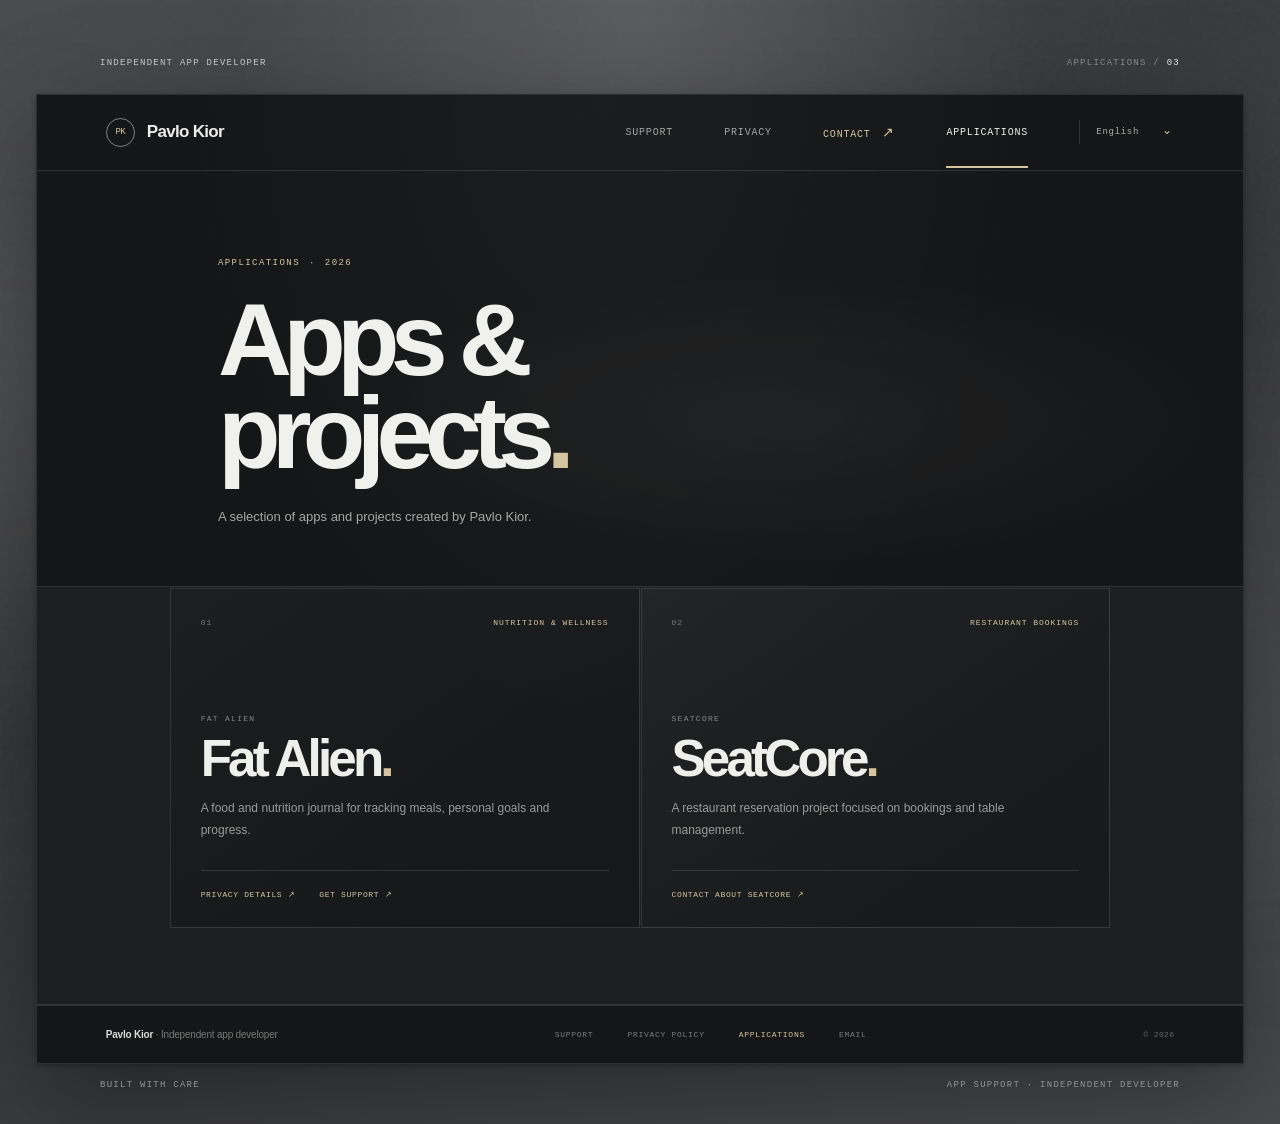
==== apps.html @ 4e9f7fe7 "Add applications page for Fat Alien and SeatCore Add a multilingual Applications tab and page for Fa" ====
<!doctype html>
<html lang="en">
  <head>
    <meta charset="utf-8" />
    <meta name="viewport" content="width=device-width, initial-scale=1" />
    <meta name="theme-color" content="#171819" />
    <meta name="description" content="Apps and projects by Pavlo Kior, including Fat Alien and SeatCore." />
    <title>Applications · Pavlo Kior</title>
    <link rel="stylesheet" href="styles.css" />
  </head>
  <body>
    <div class="ambient ambient-one" aria-hidden="true"></div>
    <div class="ambient ambient-two" aria-hidden="true"></div>
    <div class="site-shell">
      <div class="folio-heading" aria-label="Pavlo Kior applications">
        <span class="folio-kicker" data-i18n="developerLabel">INDEPENDENT APP DEVELOPER</span>
        <p>APPLICATIONS / <span>03</span></p>
      </div>
      <main class="site-frame">
        <header class="topbar">
          <a class="brand" href="index.html" aria-label="Pavlo Kior home"><span class="brand-mark">PK</span><span class="brand-name">Pavlo Kior</span></a>
          <nav class="main-nav" aria-label="Main navigation">
            <a href="index.html" data-i18n="navSupport">Support</a>
            <a href="privacy.html" data-i18n="navPrivacy">Privacy</a>
            <a class="nav-contact" href="mailto:kiorpavlo@gmail.com?subject=App%20support"><span data-i18n="navContact">Contact</span> <span aria-hidden="true">↗</span></a>
            <a class="active" href="apps.html" aria-current="page" data-i18n="navApps">Applications</a>
            <label class="language-select"><span class="sr-only">Language</span><select id="language" aria-label="Language"><option value="en">English</option><option value="ru">Русский</option><option value="uk">Українська</option><option value="lt">Lietuvių</option><option value="pl">Polski</option><option value="de">Deutsch</option><option value="es">Español</option></select></label>
          </nav>
          <button class="menu-toggle" type="button" aria-label="Open navigation" aria-expanded="false"><span></span><span></span></button>
        </header>

        <section class="policy-hero apps-hero" aria-labelledby="page-title">
          <div class="eyebrow"><span data-i18n="appsKicker">APPLICATIONS</span> <span>·</span> <span>2026</span></div>
          <h1 id="page-title" data-i18n-html="appsTitle">Apps &amp;<br />projects<span class="period">.</span></h1>
          <p data-i18n="appsIntro">A selection of apps and projects created by Pavlo Kior.</p>
        </section>

        <section class="apps-grid" aria-label="Applications">
          <article class="app-card">
            <div class="app-card-topline"><span>01</span><span data-i18n="fatAlienCategory">NUTRITION &amp; WELLNESS</span></div>
            <div class="app-card-body">
              <p class="app-card-index">FAT ALIEN</p>
              <h2>Fat Alien<span class="period">.</span></h2>
              <p data-i18n="fatAlienSummary">A food and nutrition journal for tracking meals, personal goals and progress.</p>
            </div>
            <div class="app-card-actions">
              <a href="privacy.html#fat-alien" data-i18n="appsPrivacyLink">Privacy details ↗</a>
              <a href="index.html?app=Fat%20Alien#contact" data-i18n="appsSupportLink">Get support ↗</a>
            </div>
          </article>
          <article class="app-card app-card-accent">
            <div class="app-card-topline"><span>02</span><span data-i18n="seatCoreCategory">RESTAURANT BOOKINGS</span></div>
            <div class="app-card-body">
              <p class="app-card-index">SEATCORE</p>
              <h2>SeatCore<span class="period">.</span></h2>
              <p data-i18n="seatCoreSummary">A restaurant reservation project focused on bookings and table management.</p>
            </div>
            <div class="app-card-actions">
              <a href="index.html?app=SeatCore#contact" data-i18n="seatCoreContact">Contact about SeatCore ↗</a>
            </div>
          </article>
        </section>

        <footer class="footer">
          <a class="footer-brand" href="index.html">Pavlo Kior<span data-i18n="footerAbout"> · Independent app developer</span></a>
          <nav aria-label="Footer navigation">
            <a href="index.html" data-i18n="navSupport">Support</a>
            <a href="privacy.html" data-i18n="footerPrivacy">Privacy Policy</a>
            <a href="apps.html" aria-current="page" data-i18n="navApps">Applications</a>
            <a href="mailto:kiorpavlo@gmail.com" data-i18n="footerEmail">Email</a>
          </nav>
          <span class="copyright">© 2026</span>
        </footer>
      </main>
      <div class="folio-footer"><span data-i18n="builtWithCare">BUILT WITH CARE</span><span data-i18n-html="folioLabel">APP SUPPORT <i>·</i> INDEPENDENT DEVELOPER</span></div>
    </div>
    <script src="locales.js"></script>
    <script src="script.js"></script>
  </body>
</html>
---- styles.css ----
:root {
  color-scheme: dark;
  --backdrop: #454648;
  --frame: #151617;
  --surface: #1b1c1e;
  --surface-2: #202123;
  --line: rgba(238, 238, 234, .13);
  --text: #f0f0ec;
  --muted: #a2a2a0;
  --soft: #747574;
  --accent: #d5c6a0;
  --mono: "DM Mono", ui-monospace, SFMono-Regular, Menlo, monospace;
  --sans: "Manrope", -apple-system, BlinkMacSystemFont, "Segoe UI", sans-serif;
}

* { box-sizing: border-box; }
html { scroll-behavior: smooth; }
body {
  margin: 0;
  color: var(--text);
  background:
    radial-gradient(ellipse at 50% 0%, rgba(255,255,255,.14), transparent 45%),
    radial-gradient(ellipse at 5% 68%, rgba(0,0,0,.14), transparent 34%),
    linear-gradient(135deg, #4a4b4d, #393a3c 50%, #494a4c);
  font-family: var(--sans);
  -webkit-font-smoothing: antialiased;
}
body::before {
  content: "";
  position: fixed;
  inset: 0;
  z-index: -1;
  pointer-events: none;
  opacity: .14;
  background-image: url("data:image/svg+xml,%3Csvg viewBox='0 0 180 180' xmlns='http://www.w3.org/2000/svg'%3E%3Cfilter id='n'%3E%3CfeTurbulence type='fractalNoise' baseFrequency='.92' numOctaves='3' stitchTiles='stitch'/%3E%3C/filter%3E%3Crect width='100%25' height='100%25' filter='url(%23n)' opacity='.16'/%3E%3C/svg%3E");
}
a { color: inherit; }
.ambient { position: fixed; width: 36vw; height: 36vw; border-radius: 50%; filter: blur(90px); pointer-events: none; opacity: .08; z-index: -1; }
.ambient-one { background: #bebfc0; top: 18%; left: -18%; }
.ambient-two { background: #8e9094; right: -15%; bottom: 0; }
.site-shell { width: min(1300px, calc(100% - 72px)); margin: 0 auto; padding: 58px 0 34px; }
.folio-heading, .folio-footer { display: flex; justify-content: space-between; align-items: center; color: #cececc; font: 9px/1.3 var(--mono); letter-spacing: .14em; text-transform: uppercase; }
.folio-heading { margin: 0 5.3% 24px; }
.folio-heading p { margin: 0; color: #8c8d8d; }
.folio-heading p span { color: var(--text); }
.folio-footer { margin: 16px 5.3% 0; color: #b7b7b5; }
.folio-footer i { color: var(--accent); font-style: normal; }
.site-frame { position: relative; background: var(--frame); border: 1px solid rgba(255,255,255,.1); box-shadow: 0 32px 100px rgba(0,0,0,.34), 0 2px 6px rgba(0,0,0,.26); overflow: hidden; }
.site-frame::before { content: ""; position: absolute; inset: 0; pointer-events: none; opacity: .23; background: radial-gradient(ellipse at 47% 0%, rgba(255,255,255,.13), transparent 48%); }
.topbar { position: relative; z-index: 3; min-height: 76px; display: flex; align-items: center; justify-content: space-between; padding: 0 5.7%; border-bottom: 1px solid var(--line); }
.brand { display: inline-flex; align-items: center; gap: 12px; text-decoration: none; font-weight: 800; letter-spacing: -.04em; font-size: 17px; }
.brand-mark { display: grid; place-items: center; width: 29px; height: 29px; border: 1px solid rgba(255,255,255,.45); border-radius: 50%; color: var(--accent); font: 9px var(--mono); letter-spacing: -.08em; }
.brand-name { color: #ececea; }
.main-nav { display: flex; align-items: center; gap: clamp(22px, 4vw, 58px); font: 10px var(--mono); text-transform: uppercase; letter-spacing: .08em; color: #a5a5a4; }
.main-nav a, .footer nav a { text-decoration: none; transition: color .2s ease; }
.main-nav a:hover, .footer nav a:hover { color: #fff; }
.main-nav .active { color: var(--text); position: relative; }
.main-nav .active::after { content: ""; position: absolute; left: 0; right: 0; bottom: -30px; height: 2px; background: var(--accent); }
.main-nav .nav-contact { color: var(--accent); }
.nav-contact > span:last-child { font-size: 14px; margin-left: 5px; }
.language-select { position: relative; padding-left: 16px; border-left: 1px solid var(--line); color: #adada9; }
.language-select select { appearance: none; padding: 7px 16px 7px 0; border: 0; outline: 0; background: transparent; color: inherit; cursor: pointer; font: 9px var(--mono); letter-spacing: .08em; }
.language-select::after { content: "⌄"; position: absolute; right: 1px; top: 3px; color: var(--accent); pointer-events: none; font: 12px var(--sans); }
.language-select option { color: #eee; background: #202123; }
.sr-only { position: absolute; width: 1px; height: 1px; padding: 0; margin: -1px; overflow: hidden; clip: rect(0, 0, 0, 0); white-space: nowrap; border: 0; }
.menu-toggle { display: none; }
.hero { min-height: 510px; position: relative; padding: 84px 12% 70px 16%; display: flex; align-items: center; border-bottom: 1px solid var(--line); background: radial-gradient(ellipse at 53% 58%, rgba(255,255,255,.075), transparent 36%); }
.hero::after { content: ""; position: absolute; width: 34%; height: 82%; left: 29%; bottom: 0; opacity: .17; pointer-events: none; background: linear-gradient(120deg, transparent, rgba(255,255,255,.08), transparent); clip-path: polygon(50% 0, 70% 11%, 73% 35%, 92% 53%, 100% 100%, 0 100%, 14% 62%, 33% 48%, 37% 16%); }
.hero-aside { position: absolute; left: 5.7%; top: 106px; display: flex; flex-direction: column; gap: 15px; color: var(--muted); }
.eyebrow { display: inline-flex; gap: 9px; align-items: center; font: 9px/1.5 var(--mono); letter-spacing: .16em; color: #aaa9a6; text-transform: uppercase; }
.eyebrow span { color: var(--accent); }
.aside-rule { width: 104px; height: 1px; background: linear-gradient(90deg, var(--accent), var(--line)); }
.aside-note { color: #818280; font: 9px/1.65 var(--mono); letter-spacing: .03em; }
.hero-content { position: relative; z-index: 1; width: min(720px, 100%); margin-left: auto; }
.hero-overline { margin: 0 0 21px 8px; }
h1, h2, p { margin-top: 0; }
.hero h1, .policy-hero h1 { margin: 0; font-size: clamp(68px, 9.8vw, 138px); line-height: .91; letter-spacing: -.085em; font-weight: 700; }
.period { color: var(--accent); }
.hero-bottom { display: flex; align-items: flex-end; justify-content: space-between; gap: 38px; margin: 32px 0 0 9px; }
.hero-copy { max-width: 370px; margin: 0; color: #a7a7a4; font-size: 13px; line-height: 1.85; }
.round-link { width: 71px; height: 71px; flex: 0 0 auto; display: flex; flex-direction: column; align-items: center; justify-content: center; border: 1px solid rgba(213,198,160,.65); border-radius: 50%; color: var(--accent); text-align: center; text-decoration: none; font: 7px/1.4 var(--mono); letter-spacing: .09em; transition: .25s ease; }
.round-link b { font: 13px var(--sans); margin-top: 2px; }
.round-link:hover { background: var(--accent); color: var(--frame); transform: rotate(-10deg); }
.hero-index { position: absolute; right: 5.7%; bottom: 36px; color: #777877; font: 9px var(--mono); letter-spacing: .15em; }
.hero-index span { margin: 0 8px; color: var(--accent); }
.support-details { display: grid; grid-template-columns: 1fr 1fr 1fr; border-bottom: 1px solid var(--line); }
.detail-card, .reply-card { min-height: 214px; padding: 28px 9%; border-right: 1px solid var(--line); position: relative; }
.detail-card:nth-child(2) { background: rgba(255,255,255,.024); }
.card-topline { display: flex; align-items: center; justify-content: space-between; margin-bottom: 28px; color: #777875; font: 9px var(--mono); letter-spacing: .14em; }
.mini-dot { width: 5px; height: 5px; border-radius: 50%; background: var(--accent); box-shadow: 0 0 12px rgba(213,198,160,.55); }
.detail-card h2 { max-width: 260px; margin-bottom: 12px; color: #efefeb; font-size: clamp(17px, 1.8vw, 23px); line-height: 1.15; letter-spacing: -.055em; }
.detail-card p { max-width: 280px; margin-bottom: 0; color: #9a9b98; font-size: 11px; line-height: 1.75; }
.card-index { position: absolute; bottom: 24px; right: 9%; color: #636462; font: 7px var(--mono); letter-spacing: .15em; }
.reply-card { border-right: 0; background: #212224; display: flex; flex-direction: column; justify-content: center; padding-left: 11%; }
.reply-card p { max-width: 240px; margin: 16px 0 22px; font-size: 18px; line-height: 1.3; letter-spacing: -.055em; }
.reply-card > a { width: fit-content; color: var(--accent); font: 10px var(--mono); text-decoration: none; }
.reply-card > a span { font-size: 14px; margin-left: 4px; }
.contact-section { display: grid; grid-template-columns: 1fr 1fr; gap: 8%; padding: 88px 12% 94px; background: linear-gradient(120deg, rgba(255,255,255,.022), transparent 60%); }
.contact-intro { position: relative; align-self: center; padding: 8px 0 32px; }
.contact-intro h2 { margin: 23px 0 20px; font-size: clamp(42px, 5.3vw, 72px); line-height: .97; letter-spacing: -.075em; }
.contact-intro > p { max-width: 325px; color: #9e9e9c; font-size: 12px; line-height: 1.85; }
.contact-stamp { position: absolute; left: 0; bottom: -13px; display: flex; align-items: center; gap: 12px; color: #696a68; font: 7px/1.5 var(--mono); letter-spacing: .08em; }
.contact-stamp b { display: grid; place-items: center; width: 29px; height: 29px; border: 1px solid #646462; border-radius: 50%; color: var(--accent); font: 8px var(--mono); }
.contact-form { padding: 27px 30px 26px; border: 1px solid rgba(255,255,255,.09); background: linear-gradient(140deg, #212224, #1a1b1c); box-shadow: 0 20px 45px rgba(0,0,0,.19); }
.form-heading { display: flex; justify-content: space-between; align-items: center; margin-bottom: 26px; }
.form-number { color: #777876; font: 8px var(--mono); letter-spacing: .08em; }
.contact-form label { display: flex; justify-content: space-between; margin: 19px 0 8px; color: #bbbcb8; font: 9px var(--mono); letter-spacing: .04em; }
.contact-form label span { color: #656663; font-size: 7px; letter-spacing: .1em; }
.contact-form input, .contact-form select, .contact-form textarea { display: block; width: 100%; padding: 0 0 10px; border: 0; border-bottom: 1px solid rgba(255,255,255,.16); border-radius: 0; outline: none; background: transparent; color: var(--text); font: 11px var(--sans); resize: vertical; }
.contact-form input:focus, .contact-form select:focus, .contact-form textarea:focus { border-color: var(--accent); }
.contact-form input::placeholder, .contact-form textarea::placeholder { color: #6d6e6c; }
.contact-form select { appearance: none; background-image: linear-gradient(45deg, transparent 50%, #969792 50%), linear-gradient(135deg, #969792 50%, transparent 50%); background-position: calc(100% - 5px) 4px, 100% 4px; background-size: 5px 5px, 5px 5px; background-repeat: no-repeat; }
.contact-form select option { background: #202123; color: var(--text); }
.send-button { width: 100%; display: flex; justify-content: space-between; align-items: center; margin-top: 25px; padding: 14px 16px; border: 0; background: var(--accent); color: #191a1b; cursor: pointer; font: 9px var(--mono); letter-spacing: .12em; transition: background .2s ease, transform .2s ease; }
.send-button span { font: 15px var(--sans); }
.send-button:hover { background: #e5d7b2; transform: translateY(-2px); }
.form-note { margin: 12px 0 0; color: #777875; font-size: 9px; line-height: 1.6; }
.form-error { min-height: 12px; margin: 5px 0 0; color: #e4a99b; font-size: 10px; }
.footer { position: relative; z-index: 1; display: flex; align-items: center; justify-content: space-between; gap: 20px; padding: 23px 5.7%; border-top: 1px solid var(--line); color: #7c7d7b; font: 8px var(--mono); letter-spacing: .04em; }
.footer-brand { color: #dadad6; text-decoration: none; font: 600 10px var(--sans); letter-spacing: -.02em; }
.footer-brand span { color: #777876; font-weight: 400; }
.footer nav { display: flex; gap: clamp(13px, 2.8vw, 34px); text-transform: uppercase; letter-spacing: .09em; }
.footer nav a[aria-current="page"] { color: var(--accent); }
.copyright { color: #656663; }

/* Privacy page */
.policy-hero { position: relative; padding: 80px 15% 57px; border-bottom: 1px solid var(--line); }
.policy-hero h1 { margin: 23px 0 25px; font-size: clamp(60px, 8vw, 104px); }
.policy-hero > p { max-width: 680px; margin: 0; color: #a7a7a4; font-size: 13px; line-height: 1.85; }
.policy-contact { display: inline-flex; gap: 18px; margin-top: 31px; color: #828380; text-decoration: none; font: 8px var(--mono); letter-spacing: .09em; }
.policy-contact span { color: var(--accent); }
.policy-layout { display: grid; grid-template-columns: 230px minmax(0,1fr); gap: 8%; padding: 58px 11% 83px; }
.policy-index { position: sticky; top: 24px; align-self: start; display: flex; flex-direction: column; gap: 0; border-top: 1px solid var(--line); }
.policy-index .eyebrow { margin: 0 0 14px; padding-top: 17px; }
.policy-index a { display: flex; gap: 13px; padding: 10px 0; color: #777875; text-decoration: none; font: 8px var(--mono); transition: color .2s; }
.policy-index a span { color: #b0b0ad; font: 9px var(--sans); }
.policy-index a:hover { color: var(--accent); }
.policy-index a:hover span { color: #fff; }
.policy-content { min-width: 0; }
.policy-block { display: grid; grid-template-columns: 34px 1fr; gap: 17px; padding: 0 0 34px; margin: 0 0 32px; border-bottom: 1px solid var(--line); scroll-margin-top: 24px; }
.policy-block:last-child { margin-bottom: 0; border-bottom: 0; }
.policy-number { padding-top: 7px; color: var(--accent); font: 8px var(--mono); letter-spacing: .08em; }
.policy-block h2 { margin: 0 0 14px; font-size: 20px; line-height: 1.2; letter-spacing: -.055em; }
.policy-block p { margin: 0 0 13px; color: #a1a29f; font-size: 11px; line-height: 1.9; }
.policy-block p:last-child { margin-bottom: 0; }
.policy-block a { color: #e0d2ad; text-decoration-color: rgba(224,210,173,.4); text-underline-offset: 3px; }
.provider-links { display: grid; grid-template-columns: 1fr 1fr; gap: 9px 20px; list-style: none; padding: 0; margin: 0; }
.provider-links a { color: #ddd; font-size: 10px; }

/* Applications page */
.apps-hero { background: radial-gradient(ellipse at 62% 60%, rgba(255,255,255,.045), transparent 42%); }
.apps-hero h1 { max-width: 720px; }
.apps-grid { display: grid; grid-template-columns: repeat(2, minmax(0, 1fr)); gap: 1px; padding: 1px 11% 76px; border-bottom: 1px solid var(--line); background: rgba(255,255,255,.035); }
.app-card { display: flex; min-height: 340px; flex-direction: column; padding: 29px 30px 26px; border: 1px solid var(--line); background: linear-gradient(145deg, #1d1e20, #171819 75%); }
.app-card-accent { background: linear-gradient(145deg, #222324, #191a1b 75%); }
.app-card-topline { display: flex; justify-content: space-between; gap: 12px; color: #777875; font: 8px var(--mono); letter-spacing: .12em; }
.app-card-topline span:last-child { color: var(--accent); text-align: right; }
.app-card-body { margin: auto 0 28px; padding-top: 52px; }
.app-card-index { margin: 0 0 11px; color: #858683; font: 8px var(--mono); letter-spacing: .16em; }
.app-card h2 { margin: 0 0 14px; color: #efefeb; font-size: clamp(34px, 4vw, 54px); line-height: .98; letter-spacing: -.075em; }
.app-card-body > p:last-child { max-width: 380px; margin: 0; color: #9a9b98; font-size: 12px; line-height: 1.8; }
.app-card-actions { display: flex; flex-wrap: wrap; gap: 13px 24px; padding-top: 18px; border-top: 1px solid var(--line); }
.app-card-actions a { color: var(--accent); text-decoration: none; font: 8px/1.5 var(--mono); letter-spacing: .08em; text-transform: uppercase; }
.app-card-actions a:hover { color: #fff; }

@media (max-width: 800px) {
  .site-shell { width: min(100% - 30px, 680px); padding-top: 26px; }
  .folio-heading, .folio-footer { margin-left: 8px; margin-right: 8px; font-size: 7px; }
  .topbar { min-height: 66px; padding: 0 22px; }
  .main-nav { gap: 18px; font-size: 9px; }
  .language-select { padding-left: 10px; }
  .main-nav .active::after { bottom: -26px; }
  .hero { min-height: 430px; padding: 90px 9% 65px; }
  .hero-aside { display: none; }
  .hero-content { margin-left: 0; }
  .hero h1 { font-size: clamp(64px, 15vw, 104px); }
  .hero-bottom { margin-left: 0; }
  .hero-copy { max-width: 340px; font-size: 12px; }
  .support-details { grid-template-columns: 1fr 1fr; }
  .detail-card, .reply-card { min-height: 195px; padding: 25px 8%; }
  .detail-card:nth-child(2) { border-right: 0; }
  .reply-card { grid-column: 1 / -1; min-height: 150px; border-top: 1px solid var(--line); }
  .contact-section { gap: 30px; padding: 66px 8%; }
  .contact-form { padding: 23px; }
  .footer { padding: 20px 22px; flex-wrap: wrap; }
  .footer-brand { width: calc(100% - 65px); }
  .footer nav { order: 3; width: 100%; }
  .copyright { margin-left: auto; }
  .policy-hero { padding: 68px 9% 45px; }
  .policy-layout { grid-template-columns: 1fr; gap: 35px; padding: 40px 9% 64px; }
  .policy-index { position: static; display: grid; grid-template-columns: repeat(2, 1fr); column-gap: 15px; }
  .policy-index .eyebrow { grid-column: 1/-1; }
  .apps-grid { padding: 1px 9% 58px; }
  .app-card { min-height: 300px; padding: 26px 24px 23px; }
}
@media (max-width: 540px) {
  .site-shell { width: calc(100% - 20px); padding-top: 16px; }
  .folio-heading { margin-bottom: 13px; }
  .topbar { padding: 0 18px; }
  .brand { font-size: 15px; }
  .brand-mark { width: 26px; height: 26px; }
  .menu-toggle { display: flex; width: 34px; height: 34px; flex-direction: column; align-items: flex-end; justify-content: center; gap: 6px; padding: 5px; border: 0; background: transparent; }
  .menu-toggle span { display: block; width: 21px; height: 1px; background: #e9e9e5; transition: .2s; }
  .menu-toggle span:last-child { width: 14px; }
  .menu-toggle[aria-expanded="true"] span:first-child { transform: translateY(3.5px) rotate(45deg); }
  .menu-toggle[aria-expanded="true"] span:last-child { width: 21px; transform: translateY(-3.5px) rotate(-45deg); }
  .main-nav { display: none; position: absolute; top: 65px; left: 0; right: 0; padding: 20px; flex-direction: column; align-items: flex-start; gap: 19px; border-bottom: 1px solid var(--line); background: #171819; }
  .main-nav.is-open { display: flex; }
  .main-nav .active::after { display: none; }
  .language-select { padding: 0; border-left: 0; }
  .hero { min-height: 390px; padding: 67px 8% 56px; }
  .hero-overline { margin-left: 2px; font-size: 8px; }
  .hero h1 { font-size: clamp(60px, 17.2vw, 86px); }
  .hero-bottom { align-items: center; gap: 15px; margin-top: 26px; }
  .hero-copy { max-width: 280px; font-size: 11px; }
  .round-link { width: 58px; height: 58px; font-size: 6px; }
  .hero-index { right: 7%; bottom: 20px; }
  .support-details { grid-template-columns: 1fr; }
  .detail-card, .reply-card { min-height: 170px; padding: 22px 8%; border-right: 0; }
  .detail-card + .detail-card { border-top: 1px solid var(--line); }
  .reply-card { min-height: 154px; }
  .card-topline { margin-bottom: 17px; }
  .detail-card h2 { margin-bottom: 9px; }
  .contact-section { grid-template-columns: 1fr; gap: 38px; padding: 52px 8% 58px; }
  .contact-intro { padding-bottom: 24px; }
  .contact-stamp { bottom: -9px; }
  .contact-form { padding: 22px 19px; }
  .footer { gap: 14px; padding: 18px; }
  .footer-brand span { display: block; margin-top: 4px; }
  .footer nav { gap: 17px; font-size: 7px; }
  .folio-footer { margin-top: 12px; }
  .policy-hero { padding: 52px 8% 38px; }
  .policy-hero .eyebrow { font-size: 7px; }
  .policy-hero h1 { font-size: clamp(34px, 14vw, 68px); }
  .policy-hero > p { font-size: 11px; }
  .policy-layout { padding: 32px 8% 49px; }
  .policy-index { grid-template-columns: 1fr 1fr; gap: 0 10px; }
  .policy-index a { gap: 7px; font-size: 7px; }
  .policy-index a span { font-size: 8px; }
  .policy-block { grid-template-columns: 23px 1fr; gap: 10px; padding-bottom: 26px; margin-bottom: 25px; }
  .policy-block h2 { font-size: 17px; }
  .policy-block p { font-size: 10px; line-height: 1.8; }
  .provider-links { grid-template-columns: 1fr; }
  .apps-grid { grid-template-columns: 1fr; padding: 1px 8% 40px; }
  .app-card { min-height: 270px; padding: 24px 21px 21px; }
  .app-card-body { padding-top: 40px; }
  .app-card h2 { font-size: 40px; }
  .app-card-actions { flex-direction: column; gap: 11px; }
}

@media (prefers-reduced-motion: reduce) {
  *, *::before, *::after { scroll-behavior: auto !important; transition-duration: .01ms !important; animation-duration: .01ms !important; }
}
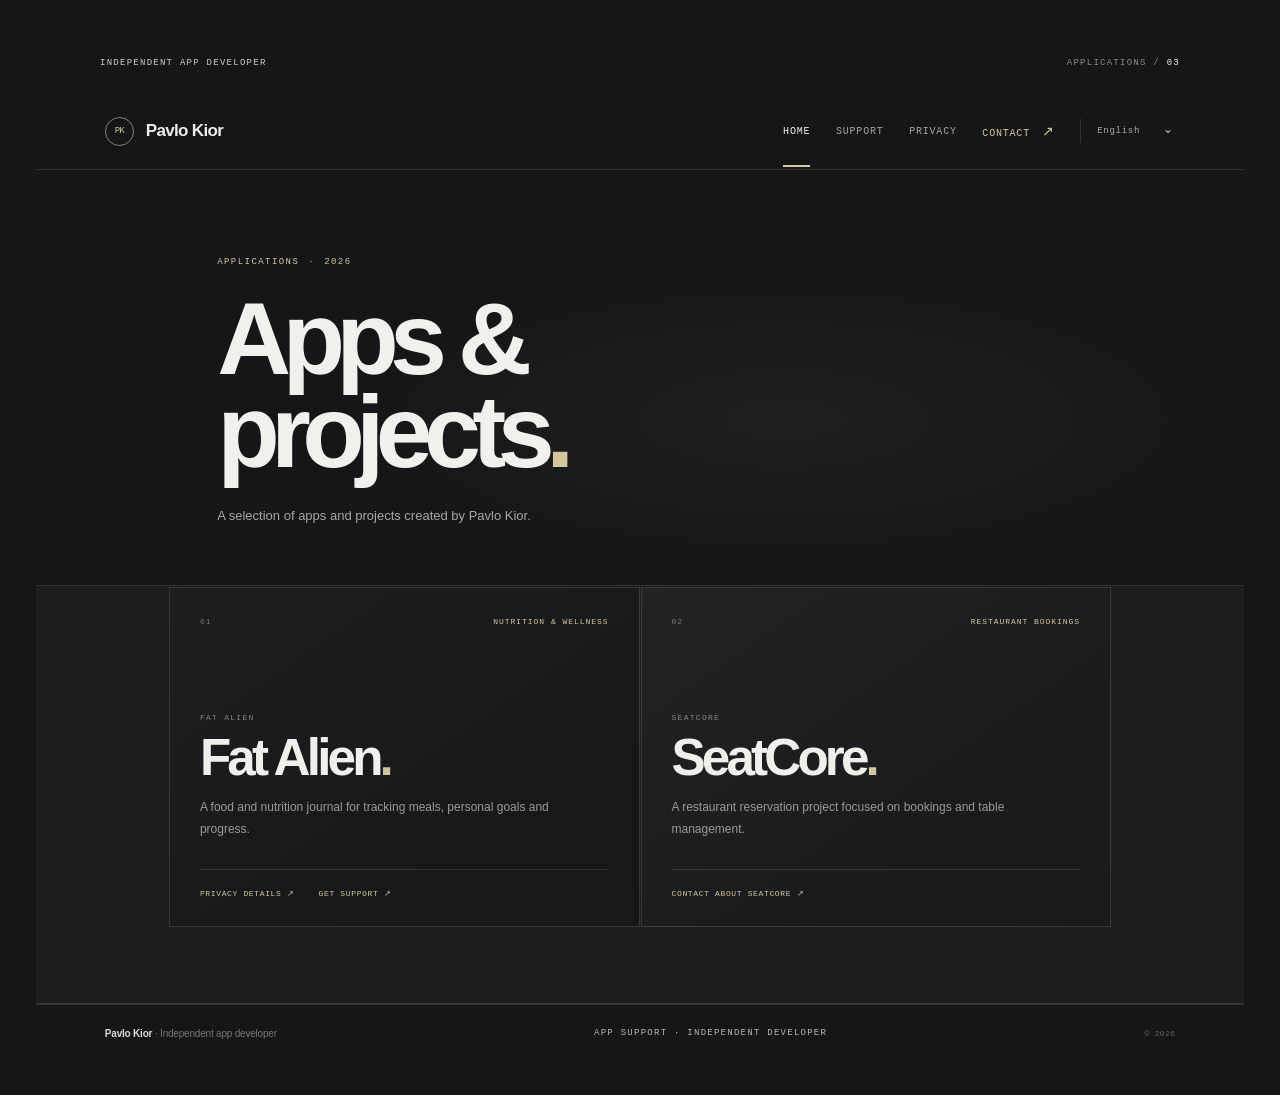
==== commit ff1d4602: "Update site styling and navigation" ====
--- a/apps.html
+++ b/apps.html
@@ -4,9 +4,10 @@
     <meta charset="utf-8" />
     <meta name="viewport" content="width=device-width, initial-scale=1" />
     <meta name="theme-color" content="#171819" />
+    <link rel="icon" type="image/svg+xml" href="favicon.svg?v=20261103-1" />
     <meta name="description" content="Apps and projects by Pavlo Kior, including Fat Alien and SeatCore." />
     <title>Applications · Pavlo Kior</title>
-    <link rel="stylesheet" href="styles.css" />
+    <link rel="stylesheet" href="styles.css?v=20261105-clean-nav" />
   </head>
   <body>
     <div class="ambient ambient-one" aria-hidden="true"></div>
@@ -20,10 +21,10 @@
         <header class="topbar">
           <a class="brand" href="index.html" aria-label="Pavlo Kior home"><span class="brand-mark">PK</span><span class="brand-name">Pavlo Kior</span></a>
           <nav class="main-nav" aria-label="Main navigation">
+            <a class="active" href="apps.html" aria-current="page" data-i18n="navApps">Home</a>
             <a href="index.html" data-i18n="navSupport">Support</a>
             <a href="privacy.html" data-i18n="navPrivacy">Privacy</a>
-            <a class="nav-contact" href="mailto:kiorpavlo@gmail.com?subject=App%20support"><span data-i18n="navContact">Contact</span> <span aria-hidden="true">↗</span></a>
-            <a class="active" href="apps.html" aria-current="page" data-i18n="navApps">Applications</a>
+            <a class="nav-contact" href="index.html#contact"><span data-i18n="navContact">Contact</span> <span aria-hidden="true">↗</span></a>
             <label class="language-select"><span class="sr-only">Language</span><select id="language" aria-label="Language"><option value="en">English</option><option value="ru">Русский</option><option value="uk">Українська</option><option value="lt">Lietuvių</option><option value="pl">Polski</option><option value="de">Deutsch</option><option value="es">Español</option></select></label>
           </nav>
           <button class="menu-toggle" type="button" aria-label="Open navigation" aria-expanded="false"><span></span><span></span></button>
@@ -63,18 +64,12 @@
 
         <footer class="footer">
           <a class="footer-brand" href="index.html">Pavlo Kior<span data-i18n="footerAbout"> · Independent app developer</span></a>
-          <nav aria-label="Footer navigation">
-            <a href="index.html" data-i18n="navSupport">Support</a>
-            <a href="privacy.html" data-i18n="footerPrivacy">Privacy Policy</a>
-            <a href="apps.html" aria-current="page" data-i18n="navApps">Applications</a>
-            <a href="mailto:kiorpavlo@gmail.com" data-i18n="footerEmail">Email</a>
-          </nav>
+          <span class="footer-folio" data-i18n-html="folioLabel">APP SUPPORT <i>·</i> INDEPENDENT DEVELOPER</span>
           <span class="copyright">© 2026</span>
         </footer>
       </main>
-      <div class="folio-footer"><span data-i18n="builtWithCare">BUILT WITH CARE</span><span data-i18n-html="folioLabel">APP SUPPORT <i>·</i> INDEPENDENT DEVELOPER</span></div>
     </div>
-    <script src="locales.js"></script>
-    <script src="script.js"></script>
+    <script src="locales.js?v=20261105-nav-home-label"></script>
+    <script src="script.js?v=20261105-nav-home-label"></script>
   </body>
 </html>
--- a/styles.css
+++ b/styles.css
@@ -1,6 +1,6 @@
 :root {
   color-scheme: dark;
-  --backdrop: #454648;
+  --backdrop: #151617;
   --frame: #151617;
   --surface: #1b1c1e;
   --surface-2: #202123;
@@ -18,10 +18,7 @@
 body {
   margin: 0;
   color: var(--text);
-  background:
-    radial-gradient(ellipse at 50% 0%, rgba(255,255,255,.14), transparent 45%),
-    radial-gradient(ellipse at 5% 68%, rgba(0,0,0,.14), transparent 34%),
-    linear-gradient(135deg, #4a4b4d, #393a3c 50%, #494a4c);
+  background: var(--backdrop);
   font-family: var(--sans);
   -webkit-font-smoothing: antialiased;
 }
@@ -31,29 +28,27 @@
   inset: 0;
   z-index: -1;
   pointer-events: none;
-  opacity: .14;
+  opacity: 0;
   background-image: url("data:image/svg+xml,%3Csvg viewBox='0 0 180 180' xmlns='http://www.w3.org/2000/svg'%3E%3Cfilter id='n'%3E%3CfeTurbulence type='fractalNoise' baseFrequency='.92' numOctaves='3' stitchTiles='stitch'/%3E%3C/filter%3E%3Crect width='100%25' height='100%25' filter='url(%23n)' opacity='.16'/%3E%3C/svg%3E");
 }
 a { color: inherit; }
-.ambient { position: fixed; width: 36vw; height: 36vw; border-radius: 50%; filter: blur(90px); pointer-events: none; opacity: .08; z-index: -1; }
+.ambient { position: fixed; width: 36vw; height: 36vw; border-radius: 50%; filter: blur(90px); pointer-events: none; opacity: 0; z-index: -1; }
 .ambient-one { background: #bebfc0; top: 18%; left: -18%; }
 .ambient-two { background: #8e9094; right: -15%; bottom: 0; }
 .site-shell { width: min(1300px, calc(100% - 72px)); margin: 0 auto; padding: 58px 0 34px; }
-.folio-heading, .folio-footer { display: flex; justify-content: space-between; align-items: center; color: #cececc; font: 9px/1.3 var(--mono); letter-spacing: .14em; text-transform: uppercase; }
+.folio-heading { display: flex; justify-content: space-between; align-items: center; color: #cececc; font: 9px/1.3 var(--mono); letter-spacing: .14em; text-transform: uppercase; }
 .folio-heading { margin: 0 5.3% 24px; }
 .folio-heading p { margin: 0; color: #8c8d8d; }
 .folio-heading p span { color: var(--text); }
-.folio-footer { margin: 16px 5.3% 0; color: #b7b7b5; }
-.folio-footer i { color: var(--accent); font-style: normal; }
-.site-frame { position: relative; background: var(--frame); border: 1px solid rgba(255,255,255,.1); box-shadow: 0 32px 100px rgba(0,0,0,.34), 0 2px 6px rgba(0,0,0,.26); overflow: hidden; }
-.site-frame::before { content: ""; position: absolute; inset: 0; pointer-events: none; opacity: .23; background: radial-gradient(ellipse at 47% 0%, rgba(255,255,255,.13), transparent 48%); }
+.site-frame { position: relative; background: var(--frame); border: 0; box-shadow: none; overflow: hidden; }
+.site-frame::before { content: ""; position: absolute; inset: 0; pointer-events: none; opacity: 0; background: radial-gradient(ellipse at 47% 0%, rgba(255,255,255,.13), transparent 48%); }
 .topbar { position: relative; z-index: 3; min-height: 76px; display: flex; align-items: center; justify-content: space-between; padding: 0 5.7%; border-bottom: 1px solid var(--line); }
 .brand { display: inline-flex; align-items: center; gap: 12px; text-decoration: none; font-weight: 800; letter-spacing: -.04em; font-size: 17px; }
 .brand-mark { display: grid; place-items: center; width: 29px; height: 29px; border: 1px solid rgba(255,255,255,.45); border-radius: 50%; color: var(--accent); font: 9px var(--mono); letter-spacing: -.08em; }
 .brand-name { color: #ececea; }
-.main-nav { display: flex; align-items: center; gap: clamp(22px, 4vw, 58px); font: 10px var(--mono); text-transform: uppercase; letter-spacing: .08em; color: #a5a5a4; }
-.main-nav a, .footer nav a { text-decoration: none; transition: color .2s ease; }
-.main-nav a:hover, .footer nav a:hover { color: #fff; }
+.main-nav { display: flex; align-items: center; gap: clamp(14px, 2vw, 30px); font: 10px var(--mono); text-transform: uppercase; letter-spacing: .08em; color: #a5a5a4; }
+.main-nav a { text-decoration: none; transition: color .2s ease; }
+.main-nav a:hover { color: #fff; }
 .main-nav .active { color: var(--text); position: relative; }
 .main-nav .active::after { content: ""; position: absolute; left: 0; right: 0; bottom: -30px; height: 2px; background: var(--accent); }
 .main-nav .nav-contact { color: var(--accent); }
@@ -115,12 +110,15 @@
 .send-button span { font: 15px var(--sans); }
 .send-button:hover { background: #e5d7b2; transform: translateY(-2px); }
 .form-note { margin: 12px 0 0; color: #777875; font-size: 9px; line-height: 1.6; }
-.form-error { min-height: 12px; margin: 5px 0 0; color: #e4a99b; font-size: 10px; }
+.form-message { min-height: 12px; margin: 7px 0 0; color: #a6c2a2; font-size: 10px; line-height: 1.6; }
+.form-message.is-error { color: #e4a99b; }
+.send-button:disabled { cursor: wait; opacity: .7; transform: none; }
+.form-trap { display: none !important; }
 .footer { position: relative; z-index: 1; display: flex; align-items: center; justify-content: space-between; gap: 20px; padding: 23px 5.7%; border-top: 1px solid var(--line); color: #7c7d7b; font: 8px var(--mono); letter-spacing: .04em; }
 .footer-brand { color: #dadad6; text-decoration: none; font: 600 10px var(--sans); letter-spacing: -.02em; }
 .footer-brand span { color: #777876; font-weight: 400; }
-.footer nav { display: flex; gap: clamp(13px, 2.8vw, 34px); text-transform: uppercase; letter-spacing: .09em; }
-.footer nav a[aria-current="page"] { color: var(--accent); }
+.footer-folio { color: #b7b7b5; font: 9px/1.3 var(--mono); letter-spacing: .14em; text-transform: uppercase; }
+.footer-folio i { color: var(--accent); font-style: normal; }
 .copyright { color: #656663; }
 
 /* Privacy page */
@@ -165,9 +163,9 @@
 
 @media (max-width: 800px) {
   .site-shell { width: min(100% - 30px, 680px); padding-top: 26px; }
-  .folio-heading, .folio-footer { margin-left: 8px; margin-right: 8px; font-size: 7px; }
+  .folio-heading { margin-left: 8px; margin-right: 8px; font-size: 7px; }
   .topbar { min-height: 66px; padding: 0 22px; }
-  .main-nav { gap: 18px; font-size: 9px; }
+  .main-nav { gap: 14px; font-size: 9px; }
   .language-select { padding-left: 10px; }
   .main-nav .active::after { bottom: -26px; }
   .hero { min-height: 430px; padding: 90px 9% 65px; }
@@ -182,10 +180,8 @@
   .reply-card { grid-column: 1 / -1; min-height: 150px; border-top: 1px solid var(--line); }
   .contact-section { gap: 30px; padding: 66px 8%; }
   .contact-form { padding: 23px; }
-  .footer { padding: 20px 22px; flex-wrap: wrap; }
-  .footer-brand { width: calc(100% - 65px); }
-  .footer nav { order: 3; width: 100%; }
-  .copyright { margin-left: auto; }
+  .footer { padding: 20px 22px; gap: 12px; }
+  .footer-folio { font-size: 7px; }
   .policy-hero { padding: 68px 9% 45px; }
   .policy-layout { grid-template-columns: 1fr; gap: 35px; padding: 40px 9% 64px; }
   .policy-index { position: static; display: grid; grid-template-columns: repeat(2, 1fr); column-gap: 15px; }
@@ -225,10 +221,11 @@
   .contact-intro { padding-bottom: 24px; }
   .contact-stamp { bottom: -9px; }
   .contact-form { padding: 22px 19px; }
-  .footer { gap: 14px; padding: 18px; }
+  .footer { display: grid; grid-template-columns: minmax(0, 1fr) auto; gap: 10px; padding: 18px; }
+  .footer-brand { grid-column: 1 / -1; }
   .footer-brand span { display: block; margin-top: 4px; }
-  .footer nav { gap: 17px; font-size: 7px; }
-  .folio-footer { margin-top: 12px; }
+  .footer-folio { font-size: 7px; }
+  .copyright { justify-self: end; }
   .policy-hero { padding: 52px 8% 38px; }
   .policy-hero .eyebrow { font-size: 7px; }
   .policy-hero h1 { font-size: clamp(34px, 14vw, 68px); }
